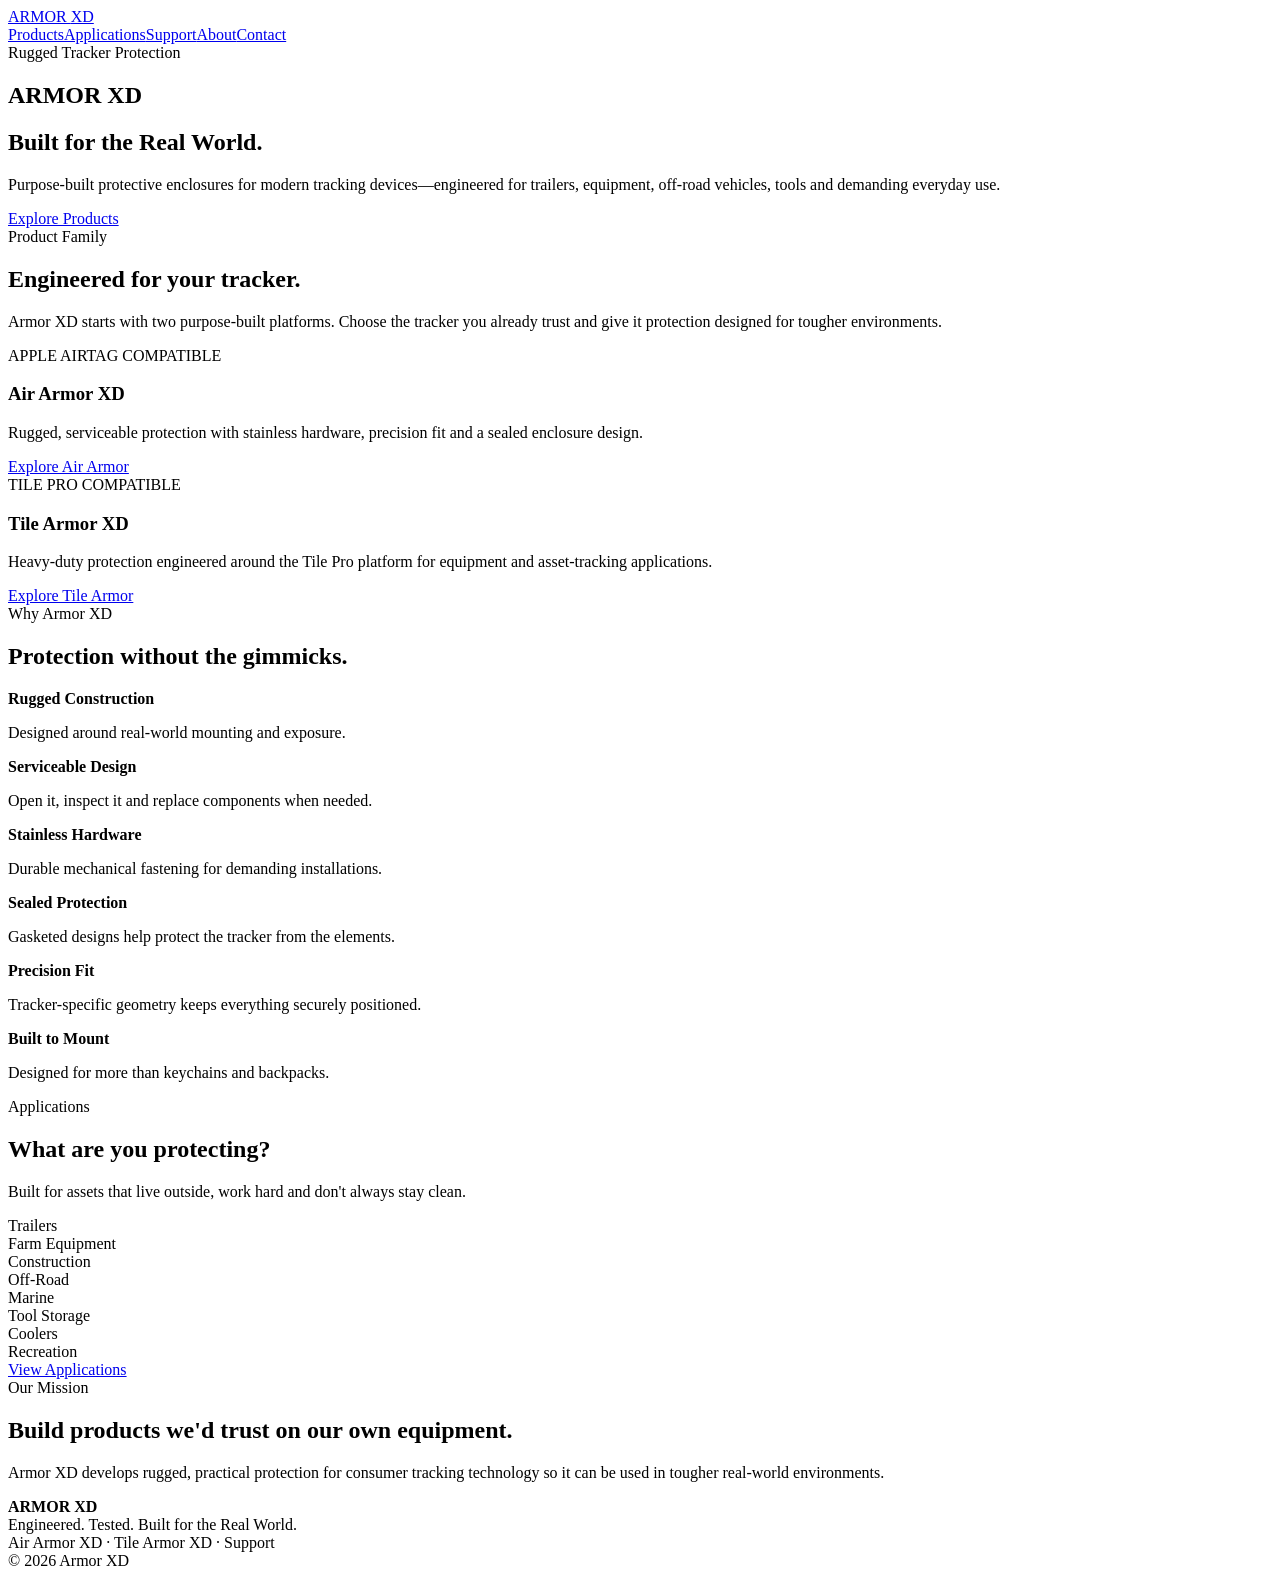
==== index.html @ 63c84512 "Add files via upload" ====
<!doctype html><html lang="en"><head><meta charset="utf-8"><meta name="viewport" content="width=device-width,initial-scale=1"><title>Armor XD | Built for the Real World</title><meta name="description" content="Rugged protective enclosures for modern tracking devices. Explore Air Armor XD and Tile Armor XD."><link rel="stylesheet" href="assets/css/style.css"></head><body>
<header class="nav"><div class="wrap navin"><a class="brand" href="index.html">ARMOR <span>XD</span></a><nav><a href="#products">Products</a><a href="applications.html">Applications</a><a href="support.html">Support</a><a href="about.html">About</a><a href="contact.html">Contact</a></nav></div></header>
<main><section class="hero"><div class="wrap"><div class="eyebrow">Rugged Tracker Protection</div><h1>ARMOR XD</h1><h2>Built for the Real World.</h2><p>Purpose-built protective enclosures for modern tracking devices—engineered for trailers, equipment, off-road vehicles, tools and demanding everyday use.</p><a class="btn" href="#products">Explore Products</a></div></section>
<section class="section" id="products"><div class="wrap"><div class="eyebrow">Product Family</div><h2>Engineered for your tracker.</h2><p class="lead">Armor XD starts with two purpose-built platforms. Choose the tracker you already trust and give it protection designed for tougher environments.</p><div class="grid"><article class="card"><div class="tag">APPLE AIRTAG COMPATIBLE</div><h3>Air Armor XD</h3><p>Rugged, serviceable protection with stainless hardware, precision fit and a sealed enclosure design.</p><a class="btn" href="products/air-armor-xd.html">Explore Air Armor</a></article><article class="card"><div class="tag">TILE PRO COMPATIBLE</div><h3>Tile Armor XD</h3><p>Heavy-duty protection engineered around the Tile Pro platform for equipment and asset-tracking applications.</p><a class="btn" href="products/tile-armor-xd.html">Explore Tile Armor</a></article></div></div></section>
<section class="section"><div class="wrap"><div class="eyebrow">Why Armor XD</div><h2>Protection without the gimmicks.</h2><div class="features"><div class="feature"><b>Rugged Construction</b><p>Designed around real-world mounting and exposure.</p></div><div class="feature"><b>Serviceable Design</b><p>Open it, inspect it and replace components when needed.</p></div><div class="feature"><b>Stainless Hardware</b><p>Durable mechanical fastening for demanding installations.</p></div><div class="feature"><b>Sealed Protection</b><p>Gasketed designs help protect the tracker from the elements.</p></div><div class="feature"><b>Precision Fit</b><p>Tracker-specific geometry keeps everything securely positioned.</p></div><div class="feature"><b>Built to Mount</b><p>Designed for more than keychains and backpacks.</p></div></div></div></section>
<section class="section"><div class="wrap"><div class="eyebrow">Applications</div><h2>What are you protecting?</h2><p class="lead">Built for assets that live outside, work hard and don't always stay clean.</p><div class="apps"><div class="app">Trailers</div><div class="app">Farm Equipment</div><div class="app">Construction</div><div class="app">Off-Road</div><div class="app">Marine</div><div class="app">Tool Storage</div><div class="app">Coolers</div><div class="app">Recreation</div></div><a class="btn alt" href="applications.html">View Applications</a></div></section>
<section class="section mission"><div class="wrap"><div class="eyebrow">Our Mission</div><h2>Build products we'd trust on our own equipment.</h2><p class="lead">Armor XD develops rugged, practical protection for consumer tracking technology so it can be used in tougher real-world environments.</p></div></section></main>
<footer><div class="wrap footerin"><div><b>ARMOR XD</b><br>Engineered. Tested. Built for the Real World.</div><div>Air Armor XD · Tile Armor XD · Support</div><div>© 2026 Armor XD</div></div></footer><script src="assets/js/app.js"></script></body></html>
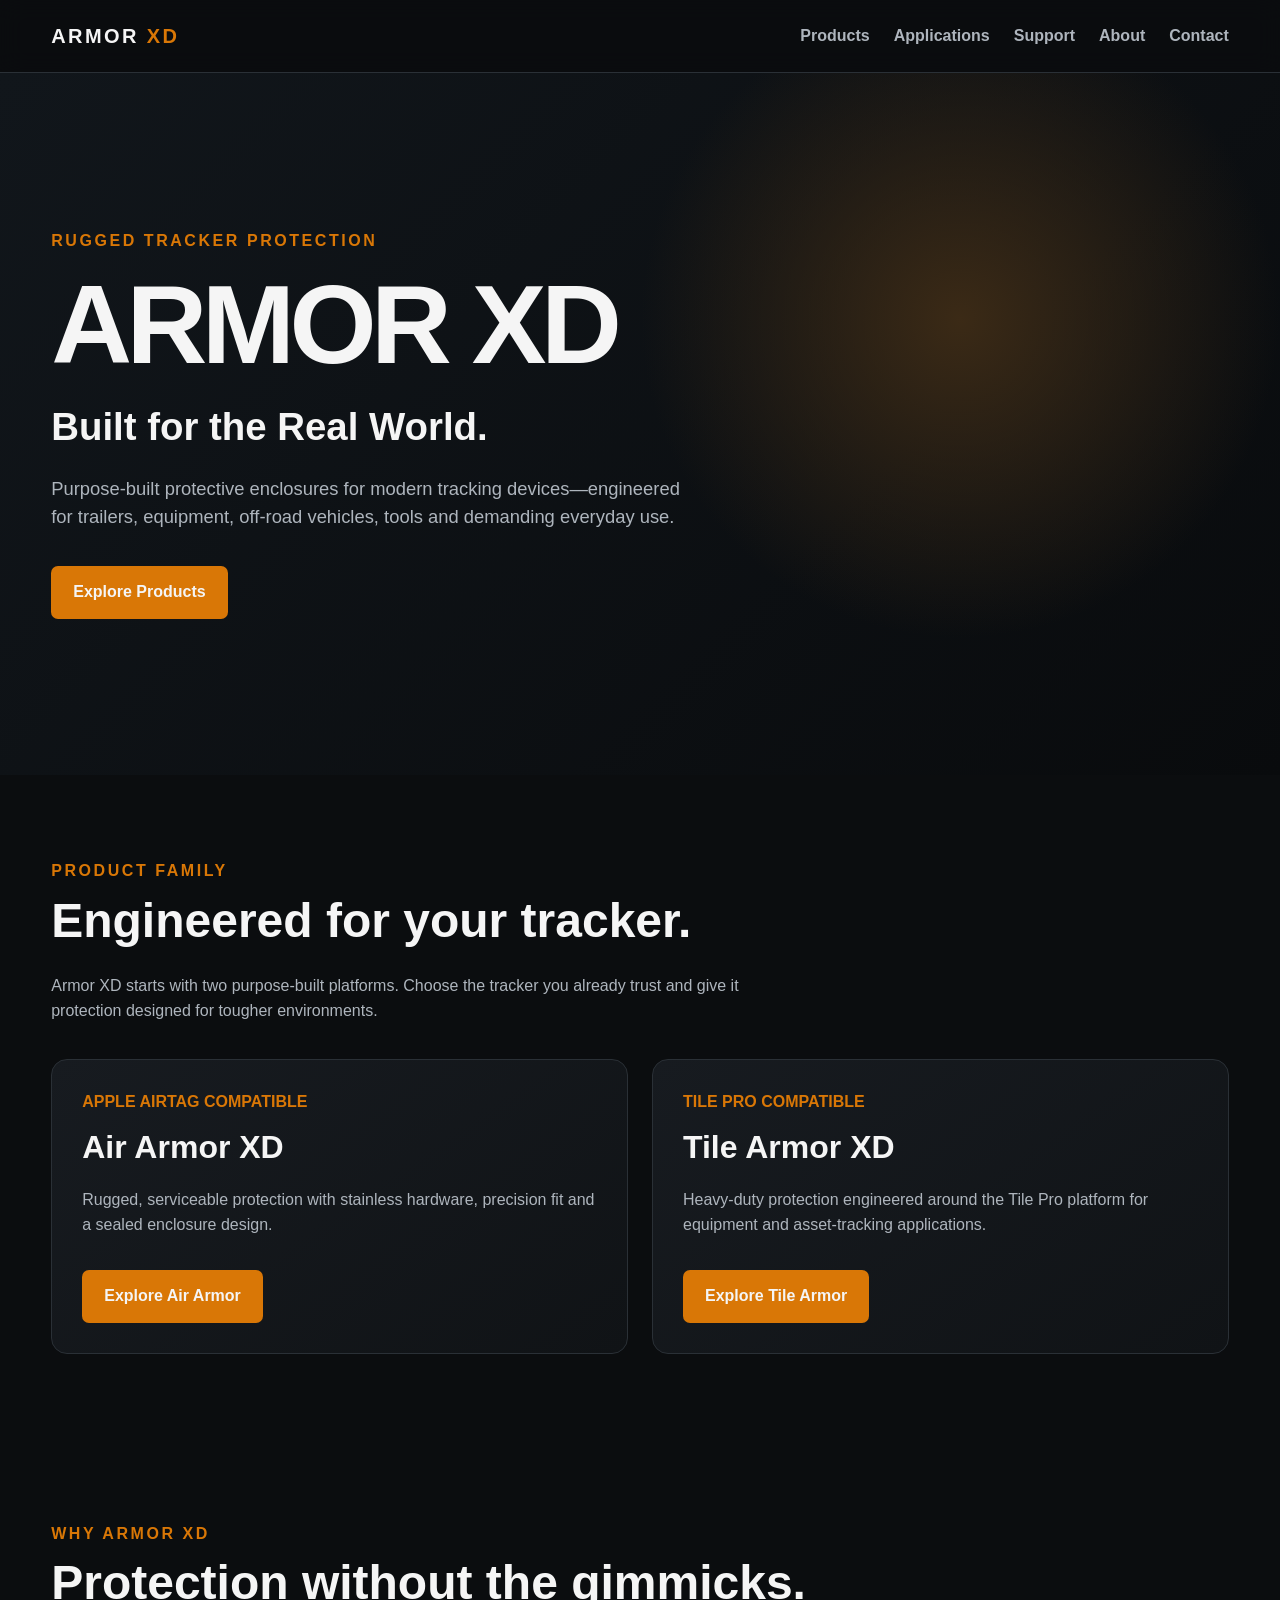
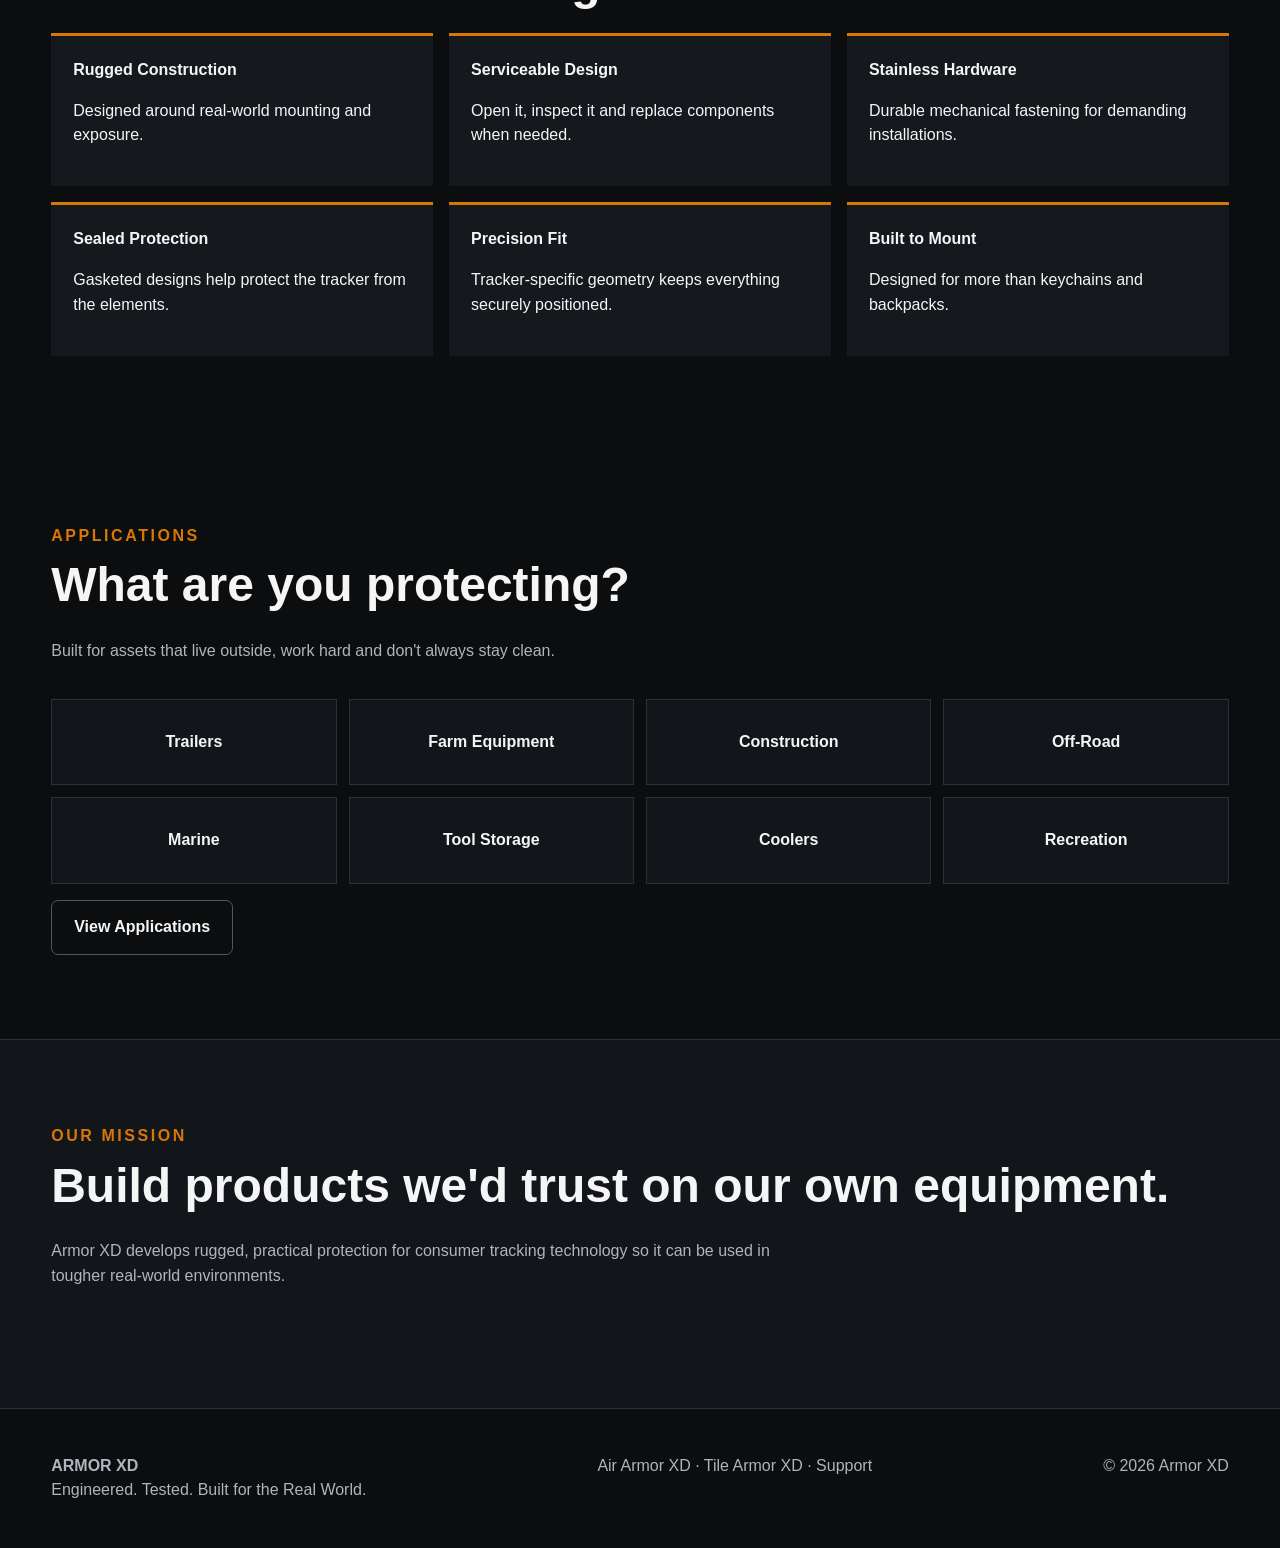
==== commit df8e4378: "Add files via upload" ====
--- a/index.html
+++ b/index.html
@@ -1,8 +1,14 @@
-<!doctype html><html lang="en"><head><meta charset="utf-8"><meta name="viewport" content="width=device-width,initial-scale=1"><title>Armor XD | Built for the Real World</title><meta name="description" content="Rugged protective enclosures for modern tracking devices. Explore Air Armor XD and Tile Armor XD."><link rel="stylesheet" href="assets/css/style.css"></head><body>
+<!doctype html><html lang="en"><head><meta charset="utf-8"><meta name="viewport" content="width=device-width,initial-scale=1"><title>Armor XD | Built for the Real World</title><meta name="description" content="Rugged protective enclosures for modern tracking devices. Explore Air Armor XD and Tile Armor XD."><style>
+:root{--bg:#0b0d0f;--panel:#15191d;--text:#f5f5f5;--muted:#aeb5bd;--accent:#d97706;--line:#2a3036;--max:1180px}*{box-sizing:border-box}html{scroll-behavior:smooth}body{margin:0;background:var(--bg);color:var(--text);font-family:Arial,Helvetica,sans-serif;line-height:1.55}a{color:inherit;text-decoration:none}.wrap{width:min(var(--max),92%);margin:auto}.nav{position:sticky;top:0;z-index:20;background:rgba(11,13,15,.92);backdrop-filter:blur(12px);border-bottom:1px solid var(--line)}.navin{height:72px;display:flex;align-items:center;justify-content:space-between}.brand{font-weight:900;letter-spacing:.12em;font-size:1.25rem}.brand span{color:var(--accent)}nav a{margin-left:24px;color:var(--muted);font-weight:700}nav a:hover{color:white}.hero{min-height:78vh;display:grid;align-items:center;background:radial-gradient(circle at 75% 35%,#3b2a16 0,transparent 30%),linear-gradient(135deg,#11161b,#090b0d)}.eyebrow{color:var(--accent);font-weight:800;letter-spacing:.16em;text-transform:uppercase}.hero h1{font-size:clamp(3.4rem,9vw,7rem);line-height:.88;margin:.2em 0;letter-spacing:-.05em}.hero h2{font-size:clamp(1.5rem,3vw,2.6rem);margin:0 0 18px}.hero p{max-width:650px;color:var(--muted);font-size:1.15rem}.btn{display:inline-block;background:var(--accent);padding:14px 22px;border-radius:7px;font-weight:900;margin:16px 10px 0 0}.btn.alt{background:transparent;border:1px solid #555}.section{padding:84px 0}.section h2{font-size:clamp(2rem,4vw,3rem);margin:0 0 12px}.lead{color:var(--muted);max-width:720px;margin-bottom:35px}.grid{display:grid;grid-template-columns:repeat(2,1fr);gap:24px}.card{background:linear-gradient(145deg,#171b20,#101316);border:1px solid var(--line);border-radius:16px;padding:30px;min-height:270px}.card .tag{color:var(--accent);font-weight:800}.card h3{font-size:2rem;margin:8px 0}.card p{color:var(--muted)}.features{display:grid;grid-template-columns:repeat(3,1fr);gap:16px}.feature{border-top:3px solid var(--accent);background:var(--panel);padding:22px}.apps{display:grid;grid-template-columns:repeat(4,1fr);gap:12px}.app{padding:30px 15px;background:#12161a;border:1px solid var(--line);text-align:center;font-weight:800}.mission{background:#12161a;border-top:1px solid var(--line);border-bottom:1px solid var(--line)}footer{padding:45px 0;color:var(--muted)}.footerin{display:flex;justify-content:space-between;gap:25px;flex-wrap:wrap}.pagehero{padding:100px 0 60px;background:linear-gradient(135deg,#14191e,#090b0d)}.pagehero h1{font-size:clamp(2.8rem,6vw,5rem);margin:0}.specs{display:grid;grid-template-columns:repeat(2,1fr);gap:15px}.spec{padding:18px;border:1px solid var(--line);background:var(--panel)}@media(max-width:760px){nav{display:none}.grid,.features,.apps,.specs{grid-template-columns:1fr}.hero{min-height:72vh}.section{padding:60px 0}}
+
+</style></head><body>
 <header class="nav"><div class="wrap navin"><a class="brand" href="index.html">ARMOR <span>XD</span></a><nav><a href="#products">Products</a><a href="applications.html">Applications</a><a href="support.html">Support</a><a href="about.html">About</a><a href="contact.html">Contact</a></nav></div></header>
 <main><section class="hero"><div class="wrap"><div class="eyebrow">Rugged Tracker Protection</div><h1>ARMOR XD</h1><h2>Built for the Real World.</h2><p>Purpose-built protective enclosures for modern tracking devices—engineered for trailers, equipment, off-road vehicles, tools and demanding everyday use.</p><a class="btn" href="#products">Explore Products</a></div></section>
-<section class="section" id="products"><div class="wrap"><div class="eyebrow">Product Family</div><h2>Engineered for your tracker.</h2><p class="lead">Armor XD starts with two purpose-built platforms. Choose the tracker you already trust and give it protection designed for tougher environments.</p><div class="grid"><article class="card"><div class="tag">APPLE AIRTAG COMPATIBLE</div><h3>Air Armor XD</h3><p>Rugged, serviceable protection with stainless hardware, precision fit and a sealed enclosure design.</p><a class="btn" href="products/air-armor-xd.html">Explore Air Armor</a></article><article class="card"><div class="tag">TILE PRO COMPATIBLE</div><h3>Tile Armor XD</h3><p>Heavy-duty protection engineered around the Tile Pro platform for equipment and asset-tracking applications.</p><a class="btn" href="products/tile-armor-xd.html">Explore Tile Armor</a></article></div></div></section>
+<section class="section" id="products"><div class="wrap"><div class="eyebrow">Product Family</div><h2>Engineered for your tracker.</h2><p class="lead">Armor XD starts with two purpose-built platforms. Choose the tracker you already trust and give it protection designed for tougher environments.</p><div class="grid"><article class="card"><div class="tag">APPLE AIRTAG COMPATIBLE</div><h3>Air Armor XD</h3><p>Rugged, serviceable protection with stainless hardware, precision fit and a sealed enclosure design.</p><a class="btn" href="air-armor-xd.html">Explore Air Armor</a></article><article class="card"><div class="tag">TILE PRO COMPATIBLE</div><h3>Tile Armor XD</h3><p>Heavy-duty protection engineered around the Tile Pro platform for equipment and asset-tracking applications.</p><a class="btn" href="tile-armor-xd.html">Explore Tile Armor</a></article></div></div></section>
 <section class="section"><div class="wrap"><div class="eyebrow">Why Armor XD</div><h2>Protection without the gimmicks.</h2><div class="features"><div class="feature"><b>Rugged Construction</b><p>Designed around real-world mounting and exposure.</p></div><div class="feature"><b>Serviceable Design</b><p>Open it, inspect it and replace components when needed.</p></div><div class="feature"><b>Stainless Hardware</b><p>Durable mechanical fastening for demanding installations.</p></div><div class="feature"><b>Sealed Protection</b><p>Gasketed designs help protect the tracker from the elements.</p></div><div class="feature"><b>Precision Fit</b><p>Tracker-specific geometry keeps everything securely positioned.</p></div><div class="feature"><b>Built to Mount</b><p>Designed for more than keychains and backpacks.</p></div></div></div></section>
 <section class="section"><div class="wrap"><div class="eyebrow">Applications</div><h2>What are you protecting?</h2><p class="lead">Built for assets that live outside, work hard and don't always stay clean.</p><div class="apps"><div class="app">Trailers</div><div class="app">Farm Equipment</div><div class="app">Construction</div><div class="app">Off-Road</div><div class="app">Marine</div><div class="app">Tool Storage</div><div class="app">Coolers</div><div class="app">Recreation</div></div><a class="btn alt" href="applications.html">View Applications</a></div></section>
 <section class="section mission"><div class="wrap"><div class="eyebrow">Our Mission</div><h2>Build products we'd trust on our own equipment.</h2><p class="lead">Armor XD develops rugged, practical protection for consumer tracking technology so it can be used in tougher real-world environments.</p></div></section></main>
-<footer><div class="wrap footerin"><div><b>ARMOR XD</b><br>Engineered. Tested. Built for the Real World.</div><div>Air Armor XD · Tile Armor XD · Support</div><div>© 2026 Armor XD</div></div></footer><script src="assets/js/app.js"></script></body></html>
+<footer><div class="wrap footerin"><div><b>ARMOR XD</b><br>Engineered. Tested. Built for the Real World.</div><div>Air Armor XD · Tile Armor XD · Support</div><div>© 2026 Armor XD</div></div></footer><script>
+document.querySelectorAll('a[href^="#"]').forEach(a=>a.addEventListener('click',e=>{const t=document.querySelector(a.getAttribute('href'));if(t){e.preventDefault();t.scrollIntoView({behavior:'smooth'})}}));
+
+</script></body></html>
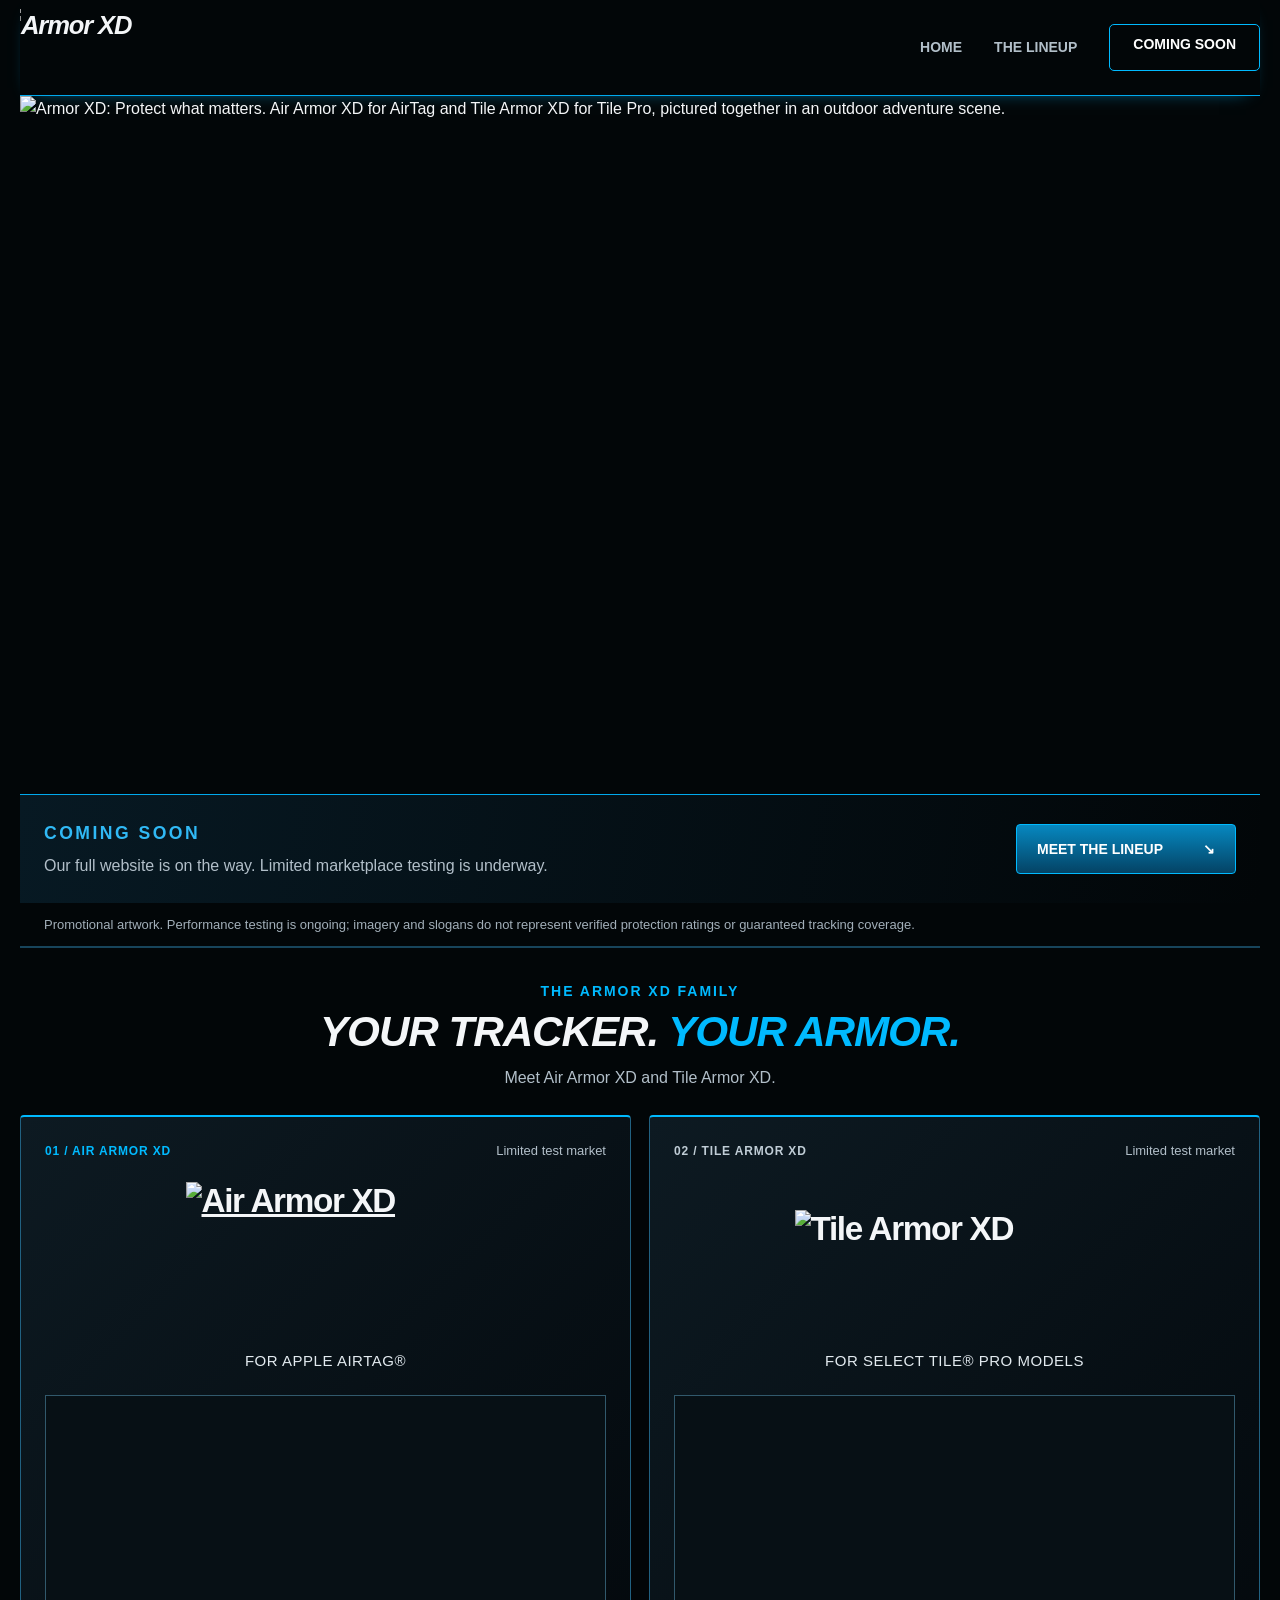
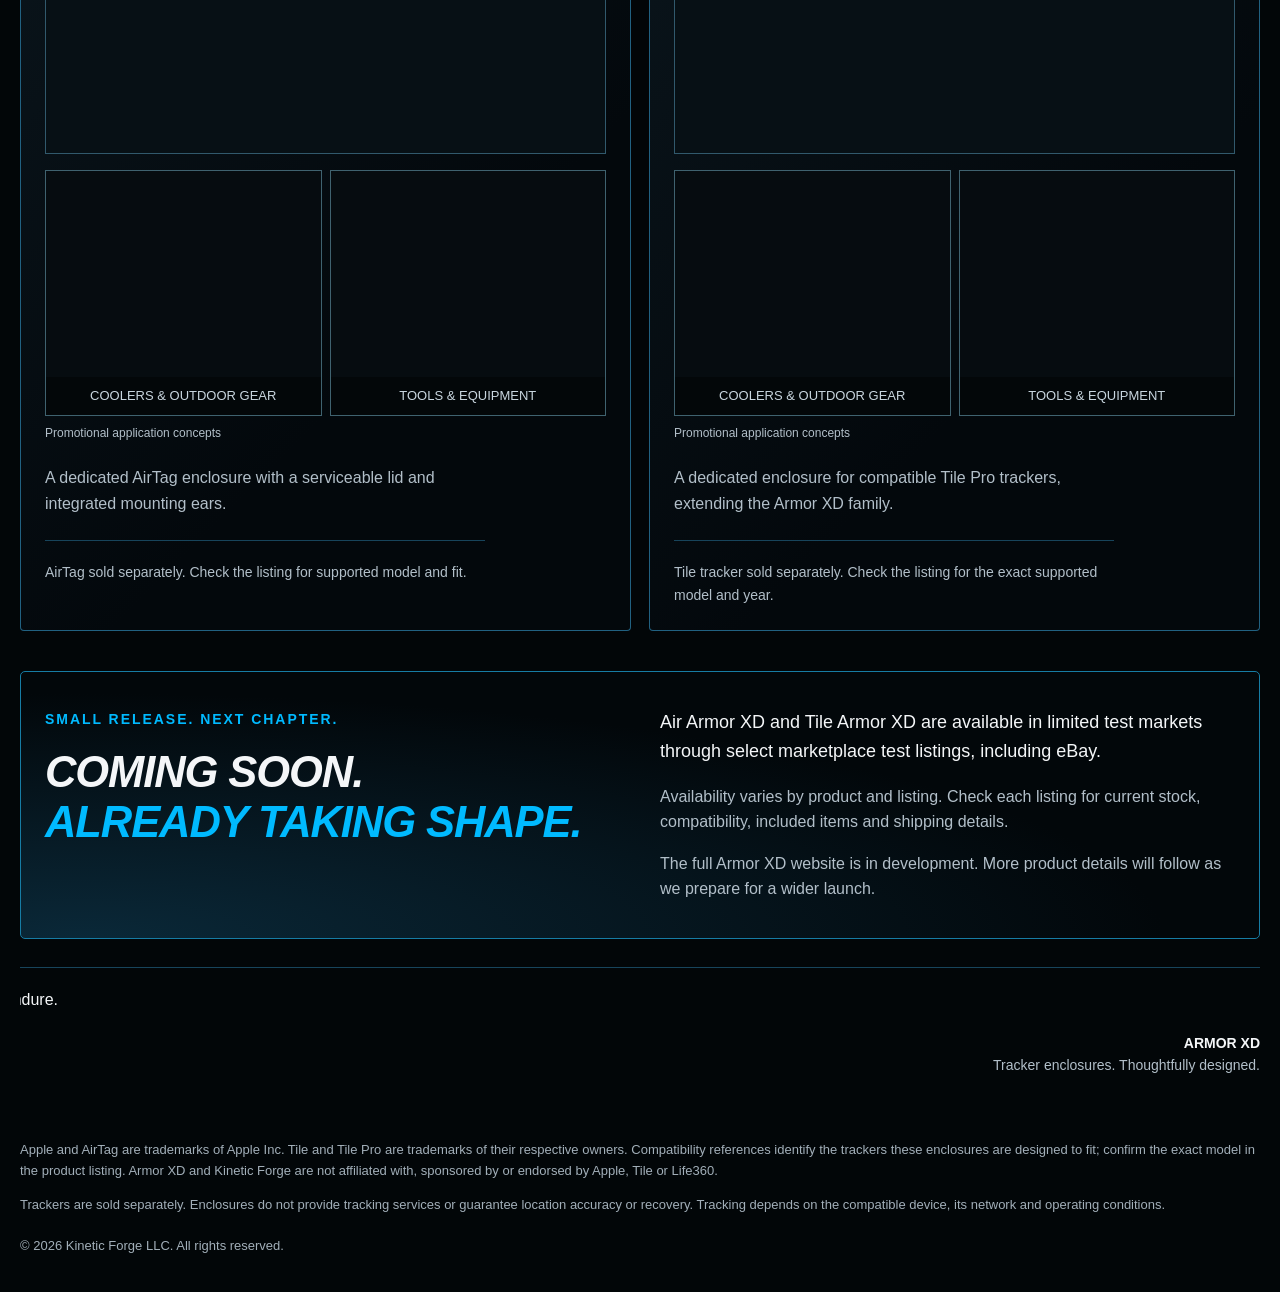
==== commit 0f009bcb: "Add files via upload" ====
--- a/index.html
+++ b/index.html
@@ -1,14 +1,72 @@
-<!doctype html><html lang="en"><head><meta charset="utf-8"><meta name="viewport" content="width=device-width,initial-scale=1"><title>Armor XD | Built for the Real World</title><meta name="description" content="Rugged protective enclosures for modern tracking devices. Explore Air Armor XD and Tile Armor XD."><style>
-:root{--bg:#0b0d0f;--panel:#15191d;--text:#f5f5f5;--muted:#aeb5bd;--accent:#d97706;--line:#2a3036;--max:1180px}*{box-sizing:border-box}html{scroll-behavior:smooth}body{margin:0;background:var(--bg);color:var(--text);font-family:Arial,Helvetica,sans-serif;line-height:1.55}a{color:inherit;text-decoration:none}.wrap{width:min(var(--max),92%);margin:auto}.nav{position:sticky;top:0;z-index:20;background:rgba(11,13,15,.92);backdrop-filter:blur(12px);border-bottom:1px solid var(--line)}.navin{height:72px;display:flex;align-items:center;justify-content:space-between}.brand{font-weight:900;letter-spacing:.12em;font-size:1.25rem}.brand span{color:var(--accent)}nav a{margin-left:24px;color:var(--muted);font-weight:700}nav a:hover{color:white}.hero{min-height:78vh;display:grid;align-items:center;background:radial-gradient(circle at 75% 35%,#3b2a16 0,transparent 30%),linear-gradient(135deg,#11161b,#090b0d)}.eyebrow{color:var(--accent);font-weight:800;letter-spacing:.16em;text-transform:uppercase}.hero h1{font-size:clamp(3.4rem,9vw,7rem);line-height:.88;margin:.2em 0;letter-spacing:-.05em}.hero h2{font-size:clamp(1.5rem,3vw,2.6rem);margin:0 0 18px}.hero p{max-width:650px;color:var(--muted);font-size:1.15rem}.btn{display:inline-block;background:var(--accent);padding:14px 22px;border-radius:7px;font-weight:900;margin:16px 10px 0 0}.btn.alt{background:transparent;border:1px solid #555}.section{padding:84px 0}.section h2{font-size:clamp(2rem,4vw,3rem);margin:0 0 12px}.lead{color:var(--muted);max-width:720px;margin-bottom:35px}.grid{display:grid;grid-template-columns:repeat(2,1fr);gap:24px}.card{background:linear-gradient(145deg,#171b20,#101316);border:1px solid var(--line);border-radius:16px;padding:30px;min-height:270px}.card .tag{color:var(--accent);font-weight:800}.card h3{font-size:2rem;margin:8px 0}.card p{color:var(--muted)}.features{display:grid;grid-template-columns:repeat(3,1fr);gap:16px}.feature{border-top:3px solid var(--accent);background:var(--panel);padding:22px}.apps{display:grid;grid-template-columns:repeat(4,1fr);gap:12px}.app{padding:30px 15px;background:#12161a;border:1px solid var(--line);text-align:center;font-weight:800}.mission{background:#12161a;border-top:1px solid var(--line);border-bottom:1px solid var(--line)}footer{padding:45px 0;color:var(--muted)}.footerin{display:flex;justify-content:space-between;gap:25px;flex-wrap:wrap}.pagehero{padding:100px 0 60px;background:linear-gradient(135deg,#14191e,#090b0d)}.pagehero h1{font-size:clamp(2.8rem,6vw,5rem);margin:0}.specs{display:grid;grid-template-columns:repeat(2,1fr);gap:15px}.spec{padding:18px;border:1px solid var(--line);background:var(--panel)}@media(max-width:760px){nav{display:none}.grid,.features,.apps,.specs{grid-template-columns:1fr}.hero{min-height:72vh}.section{padding:60px 0}}
-
-</style></head><body>
-<header class="nav"><div class="wrap navin"><a class="brand" href="index.html">ARMOR <span>XD</span></a><nav><a href="#products">Products</a><a href="applications.html">Applications</a><a href="support.html">Support</a><a href="about.html">About</a><a href="contact.html">Contact</a></nav></div></header>
-<main><section class="hero"><div class="wrap"><div class="eyebrow">Rugged Tracker Protection</div><h1>ARMOR XD</h1><h2>Built for the Real World.</h2><p>Purpose-built protective enclosures for modern tracking devices—engineered for trailers, equipment, off-road vehicles, tools and demanding everyday use.</p><a class="btn" href="#products">Explore Products</a></div></section>
-<section class="section" id="products"><div class="wrap"><div class="eyebrow">Product Family</div><h2>Engineered for your tracker.</h2><p class="lead">Armor XD starts with two purpose-built platforms. Choose the tracker you already trust and give it protection designed for tougher environments.</p><div class="grid"><article class="card"><div class="tag">APPLE AIRTAG COMPATIBLE</div><h3>Air Armor XD</h3><p>Rugged, serviceable protection with stainless hardware, precision fit and a sealed enclosure design.</p><a class="btn" href="air-armor-xd.html">Explore Air Armor</a></article><article class="card"><div class="tag">TILE PRO COMPATIBLE</div><h3>Tile Armor XD</h3><p>Heavy-duty protection engineered around the Tile Pro platform for equipment and asset-tracking applications.</p><a class="btn" href="tile-armor-xd.html">Explore Tile Armor</a></article></div></div></section>
-<section class="section"><div class="wrap"><div class="eyebrow">Why Armor XD</div><h2>Protection without the gimmicks.</h2><div class="features"><div class="feature"><b>Rugged Construction</b><p>Designed around real-world mounting and exposure.</p></div><div class="feature"><b>Serviceable Design</b><p>Open it, inspect it and replace components when needed.</p></div><div class="feature"><b>Stainless Hardware</b><p>Durable mechanical fastening for demanding installations.</p></div><div class="feature"><b>Sealed Protection</b><p>Gasketed designs help protect the tracker from the elements.</p></div><div class="feature"><b>Precision Fit</b><p>Tracker-specific geometry keeps everything securely positioned.</p></div><div class="feature"><b>Built to Mount</b><p>Designed for more than keychains and backpacks.</p></div></div></div></section>
-<section class="section"><div class="wrap"><div class="eyebrow">Applications</div><h2>What are you protecting?</h2><p class="lead">Built for assets that live outside, work hard and don't always stay clean.</p><div class="apps"><div class="app">Trailers</div><div class="app">Farm Equipment</div><div class="app">Construction</div><div class="app">Off-Road</div><div class="app">Marine</div><div class="app">Tool Storage</div><div class="app">Coolers</div><div class="app">Recreation</div></div><a class="btn alt" href="applications.html">View Applications</a></div></section>
-<section class="section mission"><div class="wrap"><div class="eyebrow">Our Mission</div><h2>Build products we'd trust on our own equipment.</h2><p class="lead">Armor XD develops rugged, practical protection for consumer tracking technology so it can be used in tougher real-world environments.</p></div></section></main>
-<footer><div class="wrap footerin"><div><b>ARMOR XD</b><br>Engineered. Tested. Built for the Real World.</div><div>Air Armor XD · Tile Armor XD · Support</div><div>© 2026 Armor XD</div></div></footer><script>
-document.querySelectorAll('a[href^="#"]').forEach(a=>a.addEventListener('click',e=>{const t=document.querySelector(a.getAttribute('href'));if(t){e.preventDefault();t.scrollIntoView({behavior:'smooth'})}}));
-
-</script></body></html>
+<!doctype html>
+<html lang="en">
+<head>
+  <meta charset="utf-8">
+  <meta name="viewport" content="width=device-width, initial-scale=1">
+  <meta name="theme-color" content="#05090c">
+  <meta name="description" content="Meet Air Armor XD and Tile Armor XD by Kinetic Forge. Our full website is coming soon. Limited availability through select marketplace test listings, including eBay.">
+  <title>Armor XD | Coming Soon · Kinetic Forge</title>
+  <link rel="icon" type="image/svg+xml" href="data:image/svg+xml,%3Csvg xmlns='http://www.w3.org/2000/svg' viewBox='0 0 32 32'%3E%3Crect width='32' height='32' rx='6' fill='%2305090c'/%3E%3Cpath d='M7 7h18v12l-9 7-9-7z' fill='none' stroke='%2325b4f4' stroke-width='2'/%3E%3Cpath d='m12 12 8 8m0-8-8 8' stroke='white' stroke-width='3'/%3E%3C/svg%3E">
+  <link rel="stylesheet" href="styles.css">
+</head>
+<body>
+  <a class="skip" href="#main">Skip to content</a>
+  <header class="wrap header">
+    <a class="brand logo-main" href="./" aria-label="Armor XD home"><img src="assets/armorxd-logo.jpg" width="1200" height="512" alt="Armor XD"></a>
+    <nav aria-label="Main navigation"><a href="#main">Home</a><a href="#products">The lineup</a><a class="nav-status" href="#availability">Coming soon</a></nav>
+  </header>
+  <main id="main">
+    <section class="brand-hero wrap" aria-labelledby="hero-title">
+      <h1 id="hero-title" class="visually-hidden">Armor XD — Air Armor XD and Tile Armor XD tracker enclosures</h1>
+      <img class="brand-hero-image" src="assets/armor-xd-hero.webp" width="1672" height="941" alt="Armor XD: Protect what matters. Air Armor XD for AirTag and Tile Armor XD for Tile Pro, pictured together in an outdoor adventure scene." fetchpriority="high">
+      <div class="hero-launch-bar">
+        <div><strong>COMING SOON</strong><p>Our full website is on the way. Limited marketplace testing is underway.</p></div>
+        <a class="button" href="#products">Meet the lineup <span aria-hidden="true">↘</span></a>
+      </div>
+      <p class="hero-art-note">Promotional artwork. Performance testing is ongoing; imagery and slogans do not represent verified protection ratings or guaranteed tracking coverage.</p>
+    </section>
+    <section class="lineup wrap" id="products" aria-labelledby="lineup-title">
+      <div class="section-heading"><p class="eyebrow">THE ARMOR XD FAMILY</p><h2 id="lineup-title">YOUR TRACKER. <span>YOUR ARMOR.</span></h2><p>Meet Air Armor XD and Tile Armor XD.</p></div>
+      <div class="products">
+        <article class="product air">
+          <div class="product-top"><span class="eyebrow">01 / AIR ARMOR XD</span><span class="small-status">Limited test market</span></div>
+          <h3 class="product-logo logo-air"><a class="air-image-link" href="air-armor-xd.html" title="Explore Air Armor XD" aria-label="Explore Air Armor XD"><img src="assets/air-armor-logo.jpg" width="820" height="434" alt="Air Armor XD"></a></h3>
+          <p class="compatibility">For Apple AirTag®</p>
+          <div class="lineup-detail detail-air"><img src="assets/air-armor-details.jpg" width="1536" height="512" loading="lazy" alt="Air Armor XD lid and mounting ears in a close-up product view."></div>
+          <div class="application-pair">
+            <figure><div class="application-crop air-cooler"><img src="assets/air-applications.jpg" width="1200" height="800" loading="lazy" alt="Promotional concept showing an Air Armor XD enclosure on a cooler."></div><figcaption>Coolers &amp; outdoor gear</figcaption></figure>
+            <figure><div class="application-crop air-toolbox"><img src="assets/air-applications.jpg" width="1200" height="800" loading="lazy" alt="Promotional concept showing an Air Armor XD enclosure on a toolbox."></div><figcaption>Tools &amp; equipment</figcaption></figure>
+          </div>
+          <p class="concept-label">Promotional application concepts</p>
+          <p>A dedicated AirTag enclosure with a serviceable lid and integrated mounting ears.</p>
+          <p class="product-note">AirTag sold separately. Check the listing for supported model and fit.</p>
+        </article>
+        <article class="product tile">
+          <div class="product-top"><span class="eyebrow">02 / TILE ARMOR XD</span><span class="small-status">Limited test market</span></div>
+          <h3 class="product-logo"><a class="logo-tile tile-image-link" href="tile-armor-xd.html" title="Explore Tile Armor XD" aria-label="Explore Tile Armor XD"><img src="assets/tile-applications.jpg" width="1200" height="1200" alt="Tile Armor XD"></a></h3>
+          <p class="compatibility">For select Tile® Pro models</p>
+          <div class="lineup-detail detail-tile"><img src="assets/tile-product.jpg" width="1254" height="1254" loading="lazy" alt="Tile Armor XD enclosure mounted against a metal surface, from the supplied product artwork."></div>
+          <div class="application-pair">
+            <figure><div class="application-crop tile-cooler"><img src="assets/tile-applications.jpg" width="1200" height="1200" loading="lazy" alt="Promotional concept showing a Tile Armor XD enclosure on a cooler."></div><figcaption>Coolers &amp; outdoor gear</figcaption></figure>
+            <figure><div class="application-crop tile-toolbox"><img src="assets/tile-applications.jpg" width="1200" height="1200" loading="lazy" alt="Promotional concept showing a Tile Armor XD enclosure on a metal toolbox."></div><figcaption>Tools &amp; equipment</figcaption></figure>
+          </div>
+          <p class="concept-label">Promotional application concepts</p>
+          <p>A dedicated enclosure for compatible Tile Pro trackers, extending the Armor XD family.</p>
+          <p class="product-note">Tile tracker sold separately. Check the listing for the exact supported model and year.</p>
+        </article>
+      </div>
+    </section>
+    <section class="availability wrap" id="availability" aria-labelledby="availability-title">
+      <div><p class="eyebrow">SMALL RELEASE. NEXT CHAPTER.</p><h2 id="availability-title">Coming soon.<br><span>Already taking shape.</span></h2></div>
+      <div class="availability-copy"><p>Air Armor XD and Tile Armor XD are available in limited test markets through select marketplace test listings, including eBay.</p><p>Availability varies by product and listing. Check each listing for current stock, compatibility, included items and shipping details.</p><p class="closing">The full Armor XD website is in development. More product details will follow as we prepare for a wider launch.</p></div>
+    </section>
+  </main>
+  <footer class="wrap footer">
+    <div class="footer-brand"><div class="logo-forge"><img src="assets/kinetic-forge-brand.jpg" width="1024" height="209" alt="Made by Kinetic Forge — Engineered to Endure."></div><p>ARMOR XD<br><span>Tracker enclosures. Thoughtfully designed.</span></p></div>
+    <div class="legal"><p>Apple and AirTag are trademarks of Apple Inc. Tile and Tile Pro are trademarks of their respective owners. Compatibility references identify the trackers these enclosures are designed to fit; confirm the exact model in the product listing. Armor XD and Kinetic Forge are not affiliated with, sponsored by or endorsed by Apple, Tile or Life360.</p><p>Trackers are sold separately. Enclosures do not provide tracking services or guarantee location accuracy or recovery. Tracking depends on the compatible device, its network and operating conditions.</p><p class="copyright">© 2026 Kinetic Forge LLC. All rights reserved.</p></div>
+  </footer>
+</body>
+</html>
+
+
+
--- a/styles.css
+++ b/styles.css
@@ -0,0 +1,18 @@
+:root{color-scheme:dark;--bg:#05090c;--panel:#0b131a;--text:#f4f6f8;--muted:#b2bfc9;--blue:#30b9f5;--line:#263845}
+*{box-sizing:border-box}html{scroll-behavior:smooth;scroll-padding-top:24px}body{margin:0;background:var(--bg);color:var(--text);font-family:Arial,Helvetica,sans-serif;line-height:1.6}a{color:inherit}.wrap{width:min(1200px,calc(100% - 96px));margin-inline:auto}.header{min-height:100px;display:flex;align-items:center;justify-content:space-between;gap:24px;border-bottom:1px solid var(--line)}.brand{text-decoration:none;font-size:1.6rem;font-weight:900;font-style:italic;letter-spacing:-.045em;white-space:nowrap}.brand span{color:var(--blue)}nav{display:flex;gap:32px}nav a{font-size:.875rem;text-decoration:none;color:var(--muted);padding-block:12px}nav a:hover{color:var(--blue)}a:focus-visible{outline:3px solid var(--blue);outline-offset:6px}.skip{position:absolute;left:24px;top:-80px;background:var(--blue);color:#05090c;padding:12px;z-index:10}.skip:focus{top:12px}.eyebrow{font-size:.875rem;font-weight:700;letter-spacing:.14em;color:var(--blue);margin:0 0 20px}h1,h2,h3,p{margin-top:0}h1{font-size:clamp(2.7rem,5.3vw,4.9rem);line-height:1.02;letter-spacing:-.055em;margin-bottom:26px;font-weight:900}h1 span{color:var(--blue)}.hero{display:grid;grid-template-columns:1.08fr 1fr;gap:48px;align-items:center;padding-block:76px 72px}.intro{color:var(--muted);font-size:1.15rem;max-width:410px;line-height:1.55;margin-bottom:28px}.launch{border-left:2px solid var(--blue);padding-left:18px;margin-bottom:28px}.launch-label{font-size:1rem;font-weight:800;letter-spacing:.14em}.launch p{font-size:.9375rem;color:var(--muted);margin:7px 0 0;line-height:1.55}.button{display:inline-flex;align-items:center;justify-content:space-between;gap:40px;text-decoration:none;background:var(--blue);color:#03121c;padding:13px 20px;font-weight:700;min-height:48px}.button:hover{background:#7bd6ff}.hero-visual{margin:0;min-width:0;padding:16px;background:linear-gradient(140deg,#203340,#0b1116 60%);border:1px solid #344a59;box-shadow:18px 18px 0 #081118}.product-window{position:relative;width:100%;aspect-ratio:1.08;overflow:hidden;background:#182127}.product-window img{position:absolute;display:block;width:555.56%;max-width:none;height:auto;left:-438.9%;top:-38.5%}.hero-visual figcaption{display:flex;justify-content:space-between;gap:10px;font-size:.75rem;letter-spacing:.07em;padding-top:15px;color:var(--muted)}.hero-visual figcaption span:first-child{font-weight:700;color:var(--text)}.lineup{padding-block:52px 64px;border-top:1px solid var(--line)}.section-heading{margin-bottom:30px}.section-heading .eyebrow{margin-bottom:12px}h2{font-size:clamp(1.8rem,3vw,2.5rem);line-height:1.16;letter-spacing:-.035em;margin-bottom:14px}.section-heading>p:last-child{color:var(--muted);margin-bottom:0}.products{display:grid;grid-template-columns:1fr 1fr;gap:22px}.product{padding:30px;border:1px solid var(--line);border-top:3px solid var(--blue);background:linear-gradient(120deg,#101e29,var(--panel) 65%)}.tile{border-top-color:#9aadb9;background:linear-gradient(120deg,#172027,var(--panel) 65%)}.product-top{display:flex;flex-wrap:wrap;justify-content:space-between;gap:8px;align-items:center;margin-bottom:32px}.product-top .eyebrow{font-size:.75rem;margin:0;letter-spacing:.07em}.tile .eyebrow{color:#c0cdd6}.small-status{font-size:.8125rem;color:var(--muted)}h3{font-size:clamp(1.7rem,2.6vw,2.25rem);font-weight:900;letter-spacing:-.04em;line-height:1.15;margin-bottom:8px}h3 span{color:var(--blue)}.tile h3 span{color:#b9cbd7}.compatibility{color:#e3ebf0;font-size:.9375rem;margin-bottom:22px}.product>p:not(.compatibility){color:var(--muted);max-width:440px}.product .product-note{font-size:.875rem;border-top:1px solid var(--line);margin:24px 0 0;padding-top:20px}.availability{display:grid;grid-template-columns:1fr 1fr;gap:64px;border-top:1px solid var(--line);padding-block:64px}.availability h2 span{color:#a2b2be}.availability .eyebrow{margin-bottom:16px}.availability-copy p{color:var(--muted)}.availability-copy p:first-child{color:var(--text);font-size:1.125rem}.availability-copy .closing{margin-bottom:0}.footer{border-top:1px solid var(--line);padding-block:35px 24px}.footer-brand{display:flex;justify-content:space-between;gap:28px;align-items:center;margin-bottom:30px}.footer-brand .eyebrow{font-size:.75rem;margin:0;color:#a8bac7}.forge{font-size:1.6rem;font-weight:900;font-style:italic;letter-spacing:-.035em;line-height:1.1;margin:8px 0 0}.forge span{color:var(--blue)}.footer-brand>p{text-align:right;font-size:.875rem;margin:0;font-weight:700}.footer-brand>p span{color:var(--muted);font-weight:400}.legal{max-width:1000px;color:#a2afb9;font-size:.8125rem;line-height:1.65}.legal p{margin-bottom:12px}.copyright{padding-top:8px}
+@media(min-width:1450px){.hero{gap:72px}}@media(max-width:950px){.wrap{width:calc(100% - 48px)}.hero{gap:28px;padding-block:48px}.hero-visual{padding:10px;box-shadow:9px 9px 0 #081118}.hero-visual figcaption{font-size:.75rem;flex-wrap:wrap}.product{padding:24px}.availability{gap:32px}}@media(max-width:700px){.header{min-height:84px;gap:16px}.brand{font-size:1.4rem}nav{gap:16px}nav a{font-size:.8125rem}.hero{grid-template-columns:1fr;padding-block:40px 48px;gap:36px}h1{font-size:clamp(2.6rem,10vw,4.5rem)}.intro{max-width:440px}.hero-visual{width:100%;max-width:440px;justify-self:center}.product-window{aspect-ratio:1.3}.product-window img{top:-46.4%}.lineup{padding-block:40px}.products{grid-template-columns:1fr;gap:18px}.product-top{margin-bottom:24px}.availability{grid-template-columns:1fr;gap:16px;padding-block:40px}.footer-brand{align-items:flex-start;flex-direction:column;gap:24px}.footer-brand>p{text-align:left}}@media(max-width:360px){.wrap{width:calc(100% - 32px)}.header{flex-wrap:wrap;padding-block:14px;gap:0 20px}nav{gap:20px}.product{padding:20px}.hero-visual figcaption{letter-spacing:0}}@media(prefers-reduced-motion:reduce){html{scroll-behavior:auto}}
+
+/* Keep enlarged text within narrow screens. */
+.header{flex-wrap:wrap}nav{flex-wrap:wrap}.hero-copy,.product,.availability>div{min-width:0}h1,h2,h3,.eyebrow,.forge{overflow-wrap:anywhere}@media(max-width:700px){.header{padding-block:16px;gap:12px 24px}}
+
+.application-pair{display:grid;grid-template-columns:1fr 1fr;gap:12px;margin:25px 0 0}.application-pair figure{margin:0;min-width:0;background:#060c10;border:1px solid var(--line)}.application-crop{position:relative;aspect-ratio:4/3;overflow:hidden}.application-crop img{position:absolute;display:block;max-width:none;height:auto}.air-cooler img,.air-toolbox img{width:571.4286%;top:-269.8413%;left:0}.air-toolbox img{left:-101.9048%}.tile-cooler img,.tile-toolbox img{width:400%;top:-186.6667%;left:-200%}.tile-toolbox img{left:-300%}.application-pair figcaption{padding:10px;font-size:.8125rem;line-height:1.4;color:#c9d6df}.product .concept-label{font-size:.75rem;color:#a2afb9;margin:8px 0 22px}.application-pair img{object-fit:initial}@media(max-width:420px){.application-pair{grid-template-columns:1fr;gap:14px}.application-pair figcaption{font-size:.875rem}}
+.tile-cooler img,.tile-toolbox img{width:428.5714%;top:-200.9524%;left:-217.8571%}.tile-toolbox img{left:-325%}
+/* Original approved brand artwork, framed without redrawing the marks. */
+.logo-main{position:relative;display:block;width:220px;height:73px;overflow:hidden;flex-shrink:0}.logo-main img{display:block;width:250px;max-width:none;height:auto;position:absolute;left:-15px;top:-4px}.header{min-height:112px}.product-logo{height:156px;display:flex;align-items:center;margin-bottom:20px}.logo-air img{width:280px;max-width:100%;height:auto;display:block}.logo-tile{position:relative;display:block;width:100%;max-width:320px;aspect-ratio:510/145;overflow:hidden}.logo-tile img{position:absolute;display:block;width:235.294%;height:auto;max-width:none;top:0;left:0}.logo-forge{position:relative;width:300px;max-width:100%;aspect-ratio:325/135;overflow:hidden}.logo-forge img{position:absolute;display:block;width:315.077%;height:auto;max-width:none;left:-107.692%;top:-3.704%}@media(max-width:700px){.logo-main{width:165px;height:57px}.logo-main img{width:190px;left:-12px;top:-3px}.header{min-height:90px}.product-logo{height:145px}.logo-forge{width:270px}}
+.logo-main{height:78px}@media(max-width:700px){.logo-main{height:59px}}
+/* Reference-led campaign styling. */
+:root{--bg:#020608;--panel:#060d12;--line:#17445b;--blue:#00baff}.wrap{width:min(1320px,calc(100% - 40px))}.header{min-height:96px;border-bottom:1px solid #00a9ed;box-shadow:0 6px 18px -14px #00baff}.logo-main{margin-block:8px}nav{text-transform:uppercase;font-weight:700}.nav-status{border:1px solid var(--blue);border-radius:5px;padding:8px 23px;color:white}.hero{gap:0;grid-template-columns:1fr 1.05fr;padding:0;align-items:stretch;background:#020506;border-bottom:1px solid var(--blue);position:relative}.hero-copy{padding:42px 24px 36px 18px;z-index:1;background:linear-gradient(90deg,#020608 75%,#02060800)}h1,h2{font-family:Impact,'Arial Narrow',Arial,sans-serif;font-style:italic;font-weight:900;letter-spacing:-.025em;text-transform:uppercase}h1{font-size:clamp(2.7rem,4.5vw,4.7rem);line-height:1.02;background:linear-gradient(#fff 12%,#9c9fa3 55%,#f6f6f6 70%,#a0a4a8);background-clip:text;-webkit-background-clip:text;color:transparent;margin-bottom:10px}h1 span{font-size:1.34em;color:inherit}.hero-tagline{font-family:Impact,'Arial Narrow',Arial,sans-serif;font-style:italic;font-size:clamp(1.4rem,2.7vw,2.4rem);color:var(--blue);line-height:1.1;margin:8px 0 22px;letter-spacing:.015em}.hero-copy .eyebrow{margin-bottom:22px}.intro{text-transform:uppercase;font-size:1rem;line-height:1.45;color:#e2e9ed;margin-bottom:22px}.launch{margin-bottom:18px}.button{background:linear-gradient(#0688c0,#044365);color:white;border:1px solid var(--blue);border-radius:4px;text-transform:uppercase;font-size:.875rem}.button:hover{background:#09618b}.hero-visual{align-self:center;border:0;background:none;padding:0;box-shadow:none;width:100%;max-width:none}.product-window{aspect-ratio:500/350}.product-window img{width:204.8%;left:-100%;top:-18.5714%;height:auto}.hero-visual figcaption{padding:12px 20px;border-top:1px solid #20769c;background:#03090d}.lineup{padding-block:32px 40px}.section-heading{text-align:center;margin-bottom:24px}.section-heading .eyebrow{margin-bottom:6px}.section-heading h2{font-size:clamp(1.9rem,3.3vw,3rem);margin-bottom:8px}.section-heading h2 span{color:var(--blue)}.products{gap:18px}.product{padding:24px;background:linear-gradient(135deg,#0d1a22,#03080c 70%);border:1px solid #216181;border-top:2px solid var(--blue);border-radius:4px}.product-top{margin-bottom:16px}.product-logo{margin-bottom:15px;justify-content:center}.compatibility{text-align:center;text-transform:uppercase;letter-spacing:.035em}.application-pair{gap:8px;margin-top:16px}.application-pair figure{border-color:#3f626f}.application-pair figcaption{text-align:center;text-transform:uppercase;background:#030709}.availability{padding:36px 24px;border:1px solid #167ca4;border-radius:5px;background:radial-gradient(ellipse at 5% 100%,#0a2838,#02070a 65%);gap:40px}.availability h2{font-size:clamp(2rem,3.4vw,3.1rem)}.availability h2 span{color:var(--blue)}.footer{margin-top:28px;padding-top:24px}.footer-brand{margin-bottom:22px}.legal{max-width:none}.footer-brand>p{text-transform:uppercase}.footer-brand>p span{text-transform:none}@media(max-width:950px){.hero-copy{padding:28px 18px}.hero{grid-template-columns:1fr 1fr}.hero-copy .eyebrow{font-size:.75rem}h1{font-size:clamp(2rem,4.4vw,3.2rem)}.hero-tagline{font-size:1.6rem}.hero-visual{align-self:center}.product{padding:20px}}@media(max-width:700px){.wrap{width:calc(100% - 28px)}.header{padding-block:8px;gap:6px 15px}nav{gap:14px}.nav-status{padding:7px 12px}.hero{grid-template-columns:1fr}.hero-copy{padding:30px 10px 24px}.hero-copy .eyebrow{margin-bottom:14px}h1{font-size:clamp(2.15rem,8vw,3.5rem)}.hero-tagline{font-size:1.75rem}.hero-visual{padding:0;max-width:none}.product-window{aspect-ratio:500/350}.product-window img{width:204.8%;left:-100%;top:-18.5714%}.products{grid-template-columns:1fr}.availability{padding:24px 18px;gap:12px}.product-logo{height:145px}.section-heading h2 span{display:block}.lineup{padding-top:28px}.application-pair{grid-template-columns:1fr 1fr}.hero-visual figcaption{font-size:.75rem}.application-pair figcaption{font-size:.75rem}}@media(max-width:360px){.application-pair{grid-template-columns:1fr}}
+.lineup-detail{position:relative;aspect-ratio:500/320;overflow:hidden;border:1px solid #31596c;margin:16px 0;background:#071015}.lineup-detail img{position:absolute;display:block;max-width:none;height:auto}.detail-air img{width:487.619%;left:-384.127%;top:-46.13%}.detail-tile img{width:250.8%;left:-150%;top:-242.1875%}
+.tile-image-link{cursor:pointer;transition:filter .15s ease,box-shadow .15s ease}.tile-image-link:hover,.tile-image-link:focus-visible{filter:brightness(1.2);box-shadow:0 0 0 2px var(--blue),0 0 18px #00baff66}@media(prefers-reduced-motion:reduce){.tile-image-link{transition:none}}
+.air-image-link{display:block;max-width:100%;cursor:pointer;transition:filter .15s ease,box-shadow .15s ease}.air-image-link:hover,.air-image-link:focus-visible{filter:brightness(1.2);box-shadow:0 0 0 2px var(--blue),0 0 18px #00baff66}@media(prefers-reduced-motion:reduce){.air-image-link{transition:none}}
+.brand-hero{padding:0;border-bottom:1px solid #17445b}.brand-hero-image{display:block;width:100%;height:auto}.visually-hidden{position:absolute!important;width:1px!important;height:1px!important;padding:0!important;margin:-1px!important;overflow:hidden!important;clip:rect(0,0,0,0)!important;white-space:nowrap!important;border:0!important}.hero-launch-bar{display:flex;align-items:center;justify-content:space-between;gap:20px;padding:24px;background:linear-gradient(100deg,#071923,#020608);border-top:1px solid #00a9ed}.hero-launch-bar strong{font-size:1.1rem;letter-spacing:.14em;color:#30b9f5}.hero-launch-bar p{margin:6px 0 0;color:#b2bfc9}.hero-launch-bar .button{flex-shrink:0}.hero-art-note{font-size:.8125rem;color:#a2afb9;margin:0;padding:12px 24px;line-height:1.5}@media(max-width:700px){.hero-launch-bar{align-items:flex-start;flex-direction:column;padding:20px 16px}.hero-art-note{padding:12px 16px}}
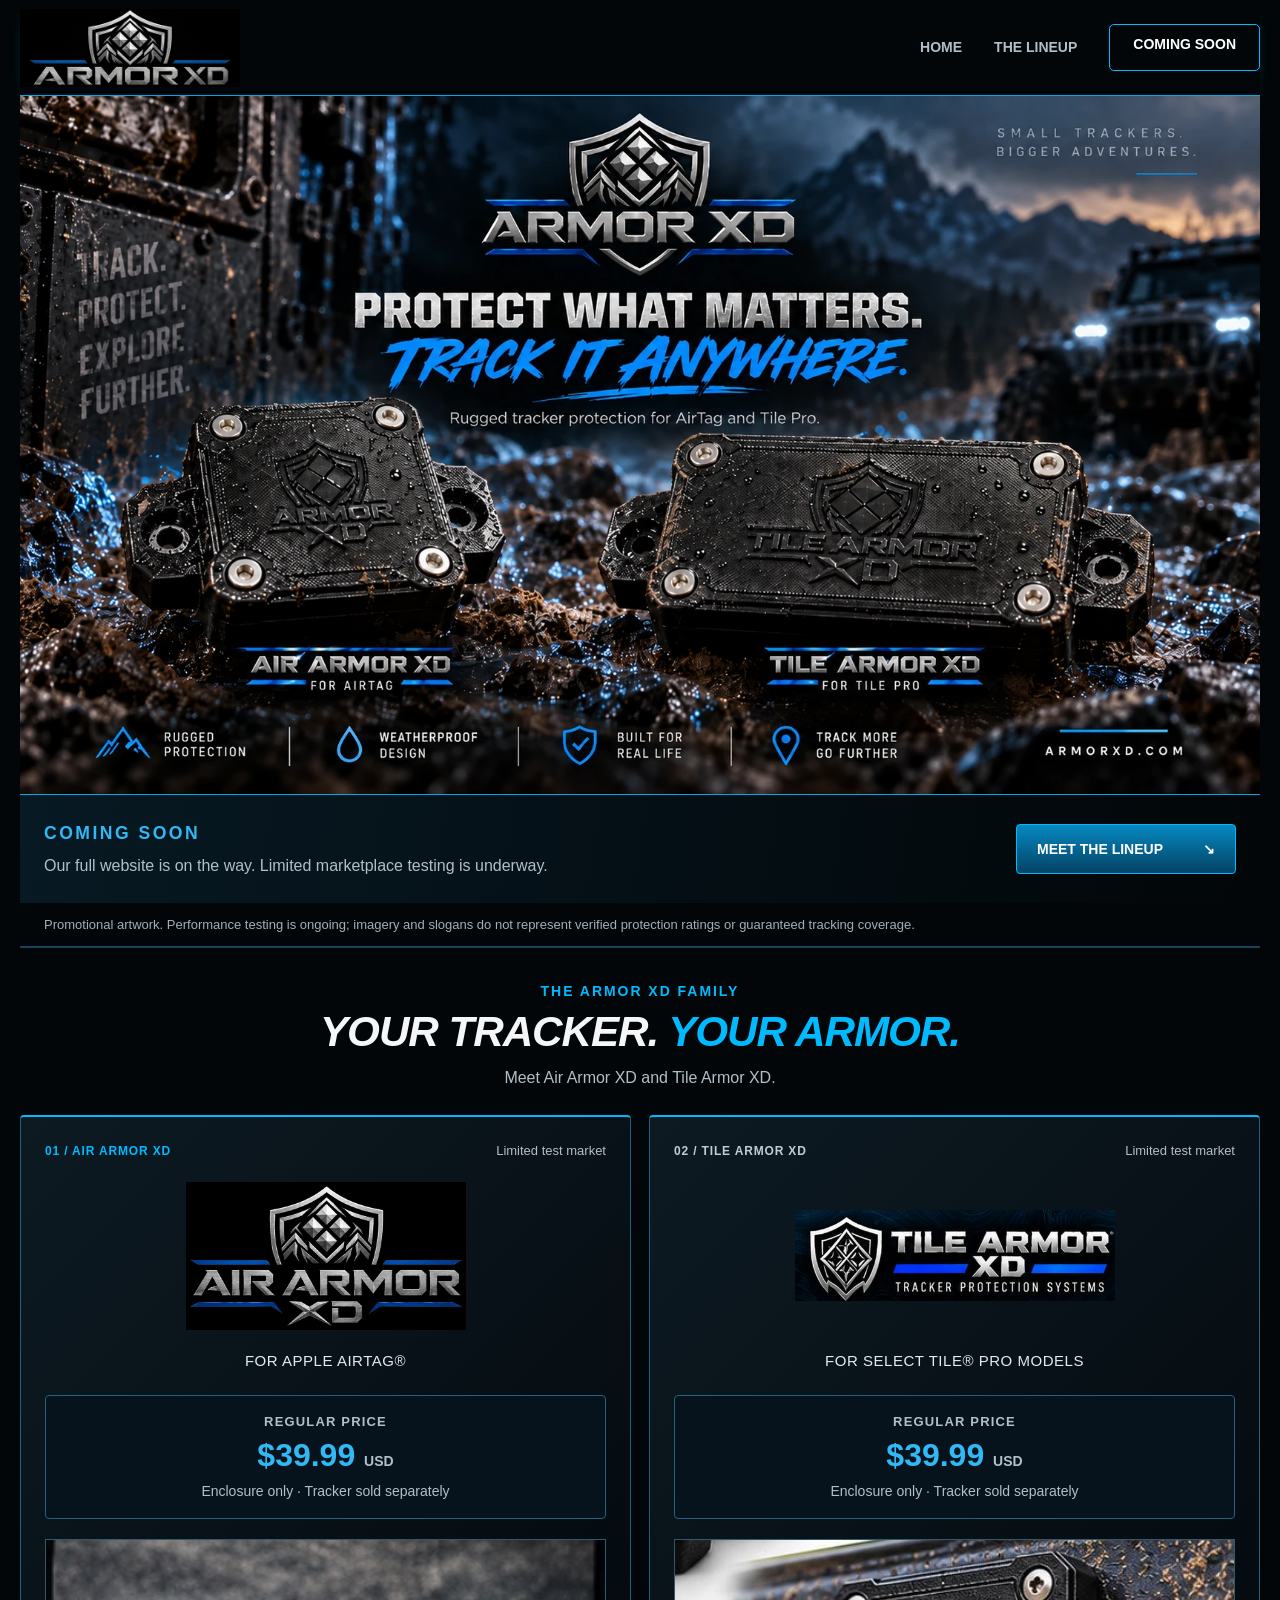
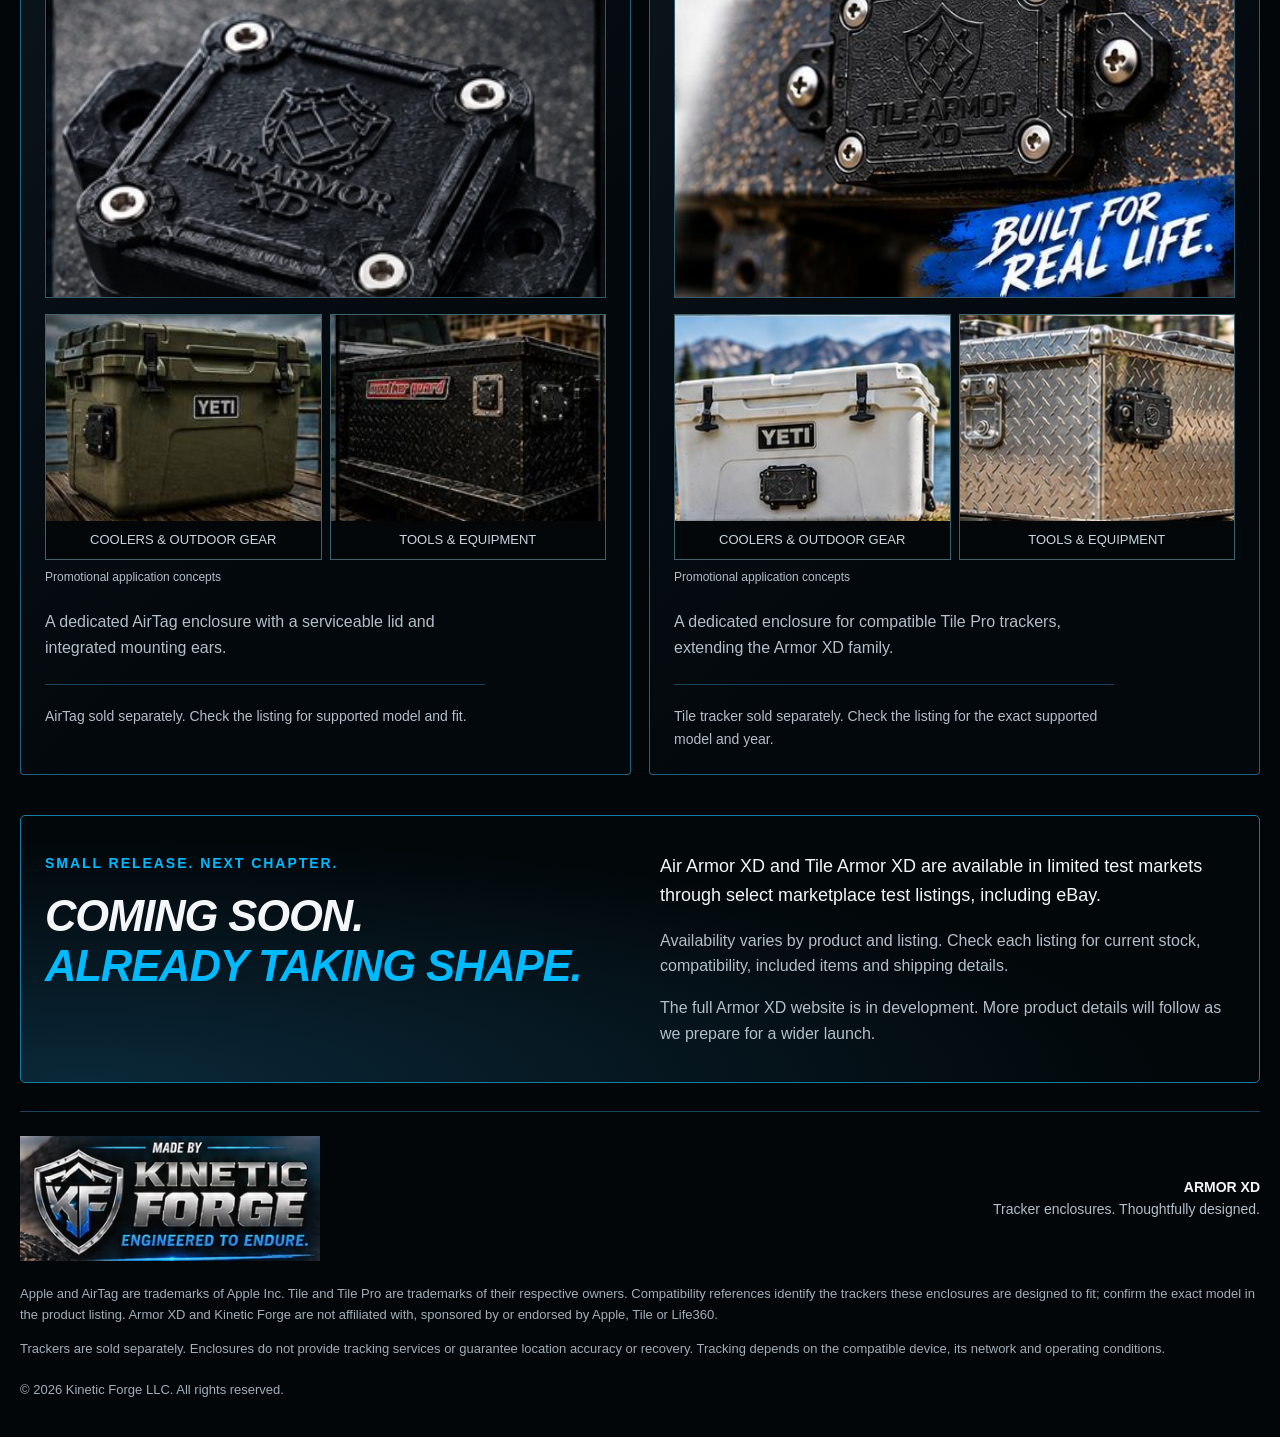
==== commit 2d04f469: "Update Armor XD website and pricing" ====
--- a/index.html
+++ b/index.html
@@ -31,7 +31,8 @@
         <article class="product air">
           <div class="product-top"><span class="eyebrow">01 / AIR ARMOR XD</span><span class="small-status">Limited test market</span></div>
           <h3 class="product-logo logo-air"><a class="air-image-link" href="air-armor-xd.html" title="Explore Air Armor XD" aria-label="Explore Air Armor XD"><img src="assets/air-armor-logo.jpg" width="820" height="434" alt="Air Armor XD"></a></h3>
-          <p class="compatibility">For Apple AirTag®</p>
+          <p class="compatibility">For Apple AirTag®</p>
+<div class="retail-price"><span>Regular price</span><strong>$39.99 <small>USD</small></strong><p>Enclosure only · Tracker sold separately</p></div>
           <div class="lineup-detail detail-air"><img src="assets/air-armor-details.jpg" width="1536" height="512" loading="lazy" alt="Air Armor XD lid and mounting ears in a close-up product view."></div>
           <div class="application-pair">
             <figure><div class="application-crop air-cooler"><img src="assets/air-applications.jpg" width="1200" height="800" loading="lazy" alt="Promotional concept showing an Air Armor XD enclosure on a cooler."></div><figcaption>Coolers &amp; outdoor gear</figcaption></figure>
@@ -44,7 +45,8 @@
         <article class="product tile">
           <div class="product-top"><span class="eyebrow">02 / TILE ARMOR XD</span><span class="small-status">Limited test market</span></div>
           <h3 class="product-logo"><a class="logo-tile tile-image-link" href="tile-armor-xd.html" title="Explore Tile Armor XD" aria-label="Explore Tile Armor XD"><img src="assets/tile-applications.jpg" width="1200" height="1200" alt="Tile Armor XD"></a></h3>
-          <p class="compatibility">For select Tile® Pro models</p>
+          <p class="compatibility">For select Tile® Pro models</p>
+<div class="retail-price"><span>Regular price</span><strong>$39.99 <small>USD</small></strong><p>Enclosure only · Tracker sold separately</p></div>
           <div class="lineup-detail detail-tile"><img src="assets/tile-product.jpg" width="1254" height="1254" loading="lazy" alt="Tile Armor XD enclosure mounted against a metal surface, from the supplied product artwork."></div>
           <div class="application-pair">
             <figure><div class="application-crop tile-cooler"><img src="assets/tile-applications.jpg" width="1200" height="1200" loading="lazy" alt="Promotional concept showing a Tile Armor XD enclosure on a cooler."></div><figcaption>Coolers &amp; outdoor gear</figcaption></figure>
@@ -70,3 +72,4 @@
 
 
 
+
--- a/styles.css
+++ b/styles.css
@@ -16,3 +16,4 @@
 .tile-image-link{cursor:pointer;transition:filter .15s ease,box-shadow .15s ease}.tile-image-link:hover,.tile-image-link:focus-visible{filter:brightness(1.2);box-shadow:0 0 0 2px var(--blue),0 0 18px #00baff66}@media(prefers-reduced-motion:reduce){.tile-image-link{transition:none}}
 .air-image-link{display:block;max-width:100%;cursor:pointer;transition:filter .15s ease,box-shadow .15s ease}.air-image-link:hover,.air-image-link:focus-visible{filter:brightness(1.2);box-shadow:0 0 0 2px var(--blue),0 0 18px #00baff66}@media(prefers-reduced-motion:reduce){.air-image-link{transition:none}}
 .brand-hero{padding:0;border-bottom:1px solid #17445b}.brand-hero-image{display:block;width:100%;height:auto}.visually-hidden{position:absolute!important;width:1px!important;height:1px!important;padding:0!important;margin:-1px!important;overflow:hidden!important;clip:rect(0,0,0,0)!important;white-space:nowrap!important;border:0!important}.hero-launch-bar{display:flex;align-items:center;justify-content:space-between;gap:20px;padding:24px;background:linear-gradient(100deg,#071923,#020608);border-top:1px solid #00a9ed}.hero-launch-bar strong{font-size:1.1rem;letter-spacing:.14em;color:#30b9f5}.hero-launch-bar p{margin:6px 0 0;color:#b2bfc9}.hero-launch-bar .button{flex-shrink:0}.hero-art-note{font-size:.8125rem;color:#a2afb9;margin:0;padding:12px 24px;line-height:1.5}@media(max-width:700px){.hero-launch-bar{align-items:flex-start;flex-direction:column;padding:20px 16px}.hero-art-note{padding:12px 16px}}
+.retail-price{text-align:center;padding:16px;margin:0 0 20px;border:1px solid #216181;background:#06131c;border-radius:4px}.retail-price>span{display:block;font:700 .8125rem/1.5 Arial,Helvetica,sans-serif;letter-spacing:.09em;text-transform:uppercase;color:#b2bfc9}.retail-price strong{display:block;font:700 2rem/1.3 Arial,Helvetica,sans-serif;color:#30b9f5;margin:4px 0}.retail-price small{font-size:.875rem;color:#b2bfc9}.retail-price p{font:400 .875rem/1.5 Arial,Helvetica,sans-serif;color:#b2bfc9;margin:0}.preview-main>.retail-price{max-width:500px;margin:0 auto 20px}
